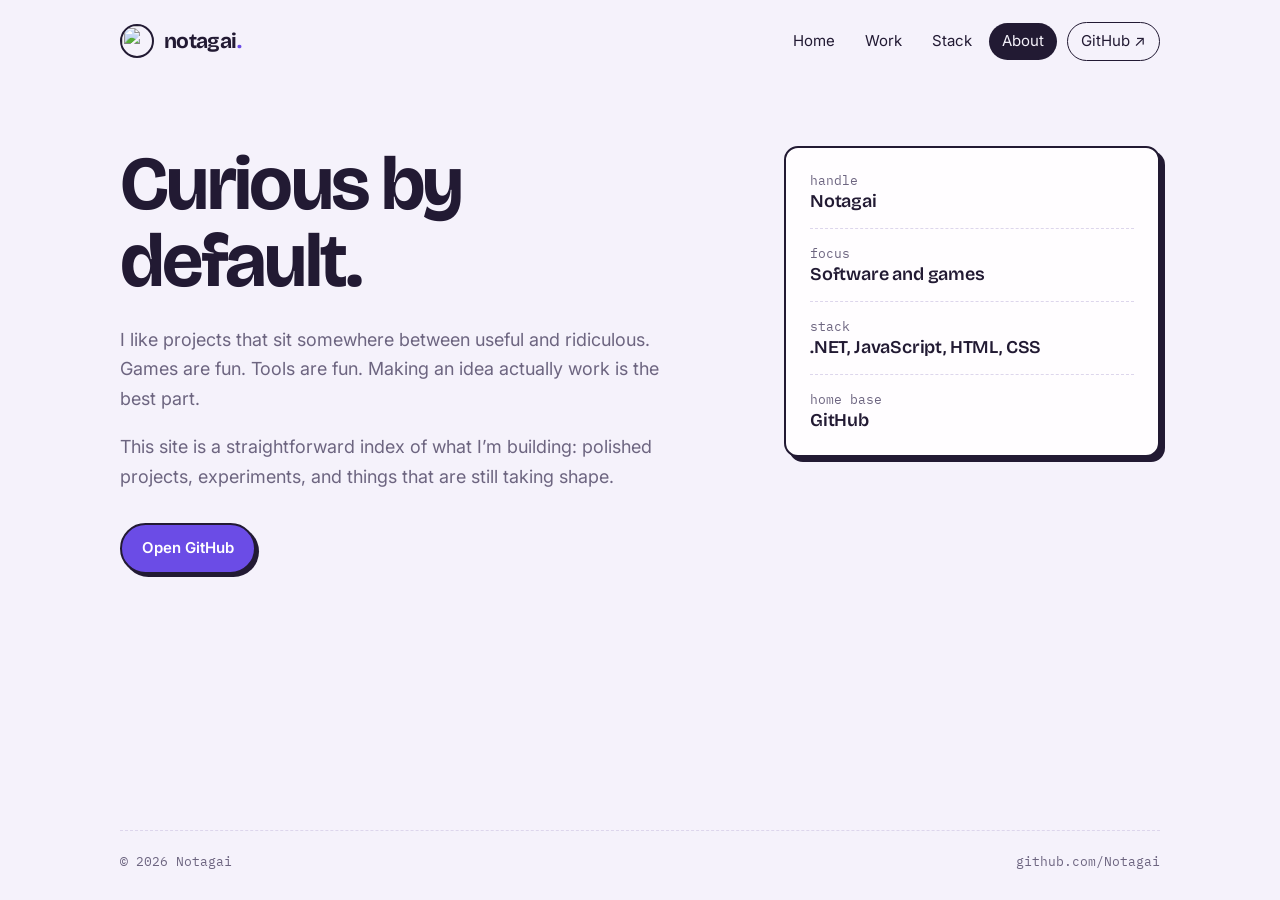
==== about.html @ c14adb9b "Initialize website" ====
<!doctype html>
<html lang="en">
<head>
<meta charset="utf-8">
<meta name="viewport" content="width=device-width,initial-scale=1">
<title>About · Notagai</title>
<meta name="description" content="About Notagai, a student developer who likes useful and ridiculous projects.">
<meta name="theme-color" content="#f5f2fb">
<meta property="og:title" content="About · Notagai">
<meta property="og:description" content="About Notagai, a student developer who likes useful and ridiculous projects.">
<script>document.documentElement.classList.add("nav-js")</script>
<link rel="icon" href="favicon.svg" type="image/svg+xml">
<link rel="preconnect" href="https://fonts.googleapis.com"><link rel="preconnect" href="https://fonts.gstatic.com" crossorigin><link href="https://fonts.googleapis.com/css2?family=Bricolage+Grotesque:opsz,wght@12..96,500;12..96,700&family=IBM+Plex+Mono&family=Inter:wght@400;600&display=swap" rel="stylesheet">
<link rel="stylesheet" href="styles.css">
<script src="scrollbar.js" defer></script>
<script src="nav.js" defer></script>
</head>
<body>
<header class="site-header">
  <div class="wrap nav">
    <a class="wordmark" href="index.html" aria-label="Notagai home">
      <img src="https://avatars.githubusercontent.com/u/89167930?v=4" alt="">
      <span>notagai<span class="dot">.</span></span>
    </a>
    <button class="nav-toggle" type="button" aria-expanded="false" aria-controls="site-nav" aria-label="Open menu"><span></span><span></span><span></span></button>
    <nav class="tabs" id="site-nav" aria-label="Main">
      <a href="index.html">Home</a>
      <a href="work.html">Work</a>
      <a href="stack.html">Stack</a>
      <a href="about.html" class="active" aria-current="page">About</a>
      <a class="github-link" href="https://github.com/Notagai">GitHub ↗</a>
    </nav>
  </div>
</header>
<main class="wrap page about">
  <section>
    <h1>Curious by default.</h1>
    <p>I like projects that sit somewhere between useful and ridiculous. Games are fun. Tools are fun. Making an idea actually work is the best part.</p>
    <p>This site is a straightforward index of what I’m building: polished projects, experiments, and things that are still taking shape.</p>
    <div class="actions"><a class="button" href="https://github.com/Notagai">Open GitHub</a></div>
  </section>
  <dl class="facts">
    <div><dt>handle</dt><dd>Notagai</dd></div>
    <div><dt>focus</dt><dd>Software and games</dd></div>
    <div><dt>stack</dt><dd>.NET, JavaScript, HTML, CSS</dd></div>
    <div><dt>home base</dt><dd>GitHub</dd></div>
  </dl>
</main>
<footer class="wrap footer">
  <span>© 2026 Notagai</span>
  <a href="https://github.com/Notagai">github.com/Notagai</a>
</footer>
</body>
</html>
---- styles.css ----
/* notagai.dev: taro milk tea palette, Bricolage Grotesque + Plex Mono */
:root{
  --bg:#f5f2fb; --card:#fffdff; --ink:#221a33; --muted:#6d6580; --line:#ddd6ec;
  --accent:#6b4ce6; --accent-soft:#e7e0fc; --pearl:#3b2a24; --shadow:#221a33;
  --max:1040px; --r:14px;
  --display:"Bricolage Grotesque",ui-sans-serif,system-ui,sans-serif;
  --body:"Inter",ui-sans-serif,-apple-system,"Segoe UI",Roboto,sans-serif;
  --mono:"IBM Plex Mono",ui-monospace,Menlo,monospace;
}
@media(prefers-color-scheme:dark){:root{
  --bg:#17121f; --card:#201a2c; --ink:#efeafa; --muted:#a79fba; --line:#352c47;
  --accent:#a18bff; --accent-soft:#2c2347; --pearl:#d9c7b8; --shadow:#000;
}}
*{box-sizing:border-box}
html{scroll-behavior:smooth}
body{margin:0;min-height:100dvh;display:flex;flex-direction:column;background:var(--bg);color:var(--ink);font:16px/1.65 var(--body);-webkit-font-smoothing:antialiased}
a{color:inherit;text-decoration:none}
:focus-visible{outline:3px solid var(--accent);outline-offset:3px;border-radius:6px}
::selection{background:var(--accent);color:#fff}
.wrap{width:min(calc(100% - 40px),var(--max));margin-inline:auto}
main{flex:1}

/* header */
.site-header{padding:22px 0}
.nav{display:flex;align-items:center;justify-content:space-between;gap:16px}
.wordmark{display:flex;align-items:center;gap:10px;font:700 21px var(--display);letter-spacing:-.03em}
.wordmark img{width:34px;height:34px;border-radius:50%;border:2px solid var(--ink)}
.wordmark .dot{color:var(--accent)}
.tabs{display:flex;align-items:center;gap:4px;font-size:15px}
.tabs a{padding:6px 13px;border-radius:99px;transition:background .15s}
.tabs a:hover{background:var(--accent-soft)}
.tabs a.active{background:var(--ink);color:var(--bg)}
.tabs .github-link{margin-left:6px;border:1.5px solid var(--ink)}
.tabs .github-link:hover{background:var(--accent);border-color:var(--accent);color:#fff}

/* type */
h1,h2,h3{font-family:var(--display);margin:0;letter-spacing:-.035em;line-height:1.02;font-weight:700}
h1{font-size:clamp(44px,8vw,88px)}
.lede{font-size:clamp(18px,2.2vw,22px);color:var(--muted);max-width:30em;margin:18px 0 0}
.squiggle{position:relative;white-space:nowrap}
.squiggle svg{position:absolute;left:0;bottom:-.16em;width:100%;height:.28em;overflow:visible}
.squiggle path{fill:none;stroke:var(--accent);stroke-width:5;stroke-linecap:round}
.note{font:13px/1.5 var(--mono);color:var(--muted)}

/* buttons */
.button{display:inline-block;padding:11px 20px;border:2px solid var(--ink);border-radius:99px;background:var(--accent);color:#fff;font-weight:600;font-size:15px;box-shadow:3px 3px 0 var(--shadow);transition:transform .12s,box-shadow .12s}
.button:hover{transform:translate(2px,2px);box-shadow:1px 1px 0 var(--shadow)}
.text-link{font-weight:600;border-bottom:2px solid var(--accent);padding-bottom:1px}
.text-link:hover{color:var(--accent)}
.actions{display:flex;align-items:center;gap:24px;flex-wrap:wrap;margin-top:32px}

/* home */
.hero{display:grid;grid-template-columns:1.4fr .6fr;gap:clamp(32px,7vw,96px);align-items:center;padding:clamp(40px,9vh,96px) 0 clamp(32px,6vh,64px)}
.sticker{justify-self:center;text-align:center;transform:rotate(3deg)}
.sticker .photo{width:min(220px,50vw);aspect-ratio:1;border-radius:50%;overflow:hidden;border:3px solid var(--ink);box-shadow:7px 7px 0 var(--shadow);background:var(--accent-soft)}
.sticker img{width:100%;height:100%;object-fit:cover;display:block}
.sticker .tag{display:inline-block;margin-top:20px;padding:4px 12px;background:var(--accent-soft);border:1.5px solid var(--ink);border-radius:99px;font:13px var(--mono);transform:rotate(-4deg)}
.recent{padding:8px 0 56px}
.recent h2{font-size:22px;margin-bottom:16px}
.recent ul{list-style:none;margin:0;padding:0}
.recent li a{display:flex;justify-content:space-between;gap:16px;padding:14px 0;border-top:1.5px dashed var(--line)}
.recent li:last-child a{border-bottom:1.5px dashed var(--line)}
.recent li strong{font-family:var(--display);font-size:20px;letter-spacing:-.02em}
.recent li span{color:var(--muted);font:13px var(--mono);align-self:center}
.recent li a:hover strong{color:var(--accent)}

/* work */
.page{padding:clamp(32px,7vh,72px) 0 72px}
.page h1{font-size:clamp(44px,7vw,76px)}
.grid{display:grid;gap:22px;margin-top:40px}
.project{display:flex;flex-direction:column;gap:12px;padding:26px 28px;background:var(--card);border:2px solid var(--ink);border-radius:var(--r);box-shadow:5px 5px 0 var(--shadow);transition:transform .15s,box-shadow .15s}
.project:hover{transform:translate(-2px,-2px);box-shadow:8px 8px 0 var(--accent)}
.project:nth-child(even){transform:rotate(.25deg)}
.project:nth-child(even):hover{transform:translate(-2px,-2px) rotate(0)}
.project-head{display:flex;align-items:baseline;justify-content:space-between;gap:12px}
.project h2{font-size:clamp(26px,3.4vw,34px)}
.project .go{font:600 14px var(--mono);color:var(--accent);white-space:nowrap}
.project p{margin:0;color:var(--muted);max-width:60ch}
.chips{display:flex;flex-wrap:wrap;gap:8px;margin-top:4px}
.chip{padding:2px 11px;font:12.5px var(--mono);background:var(--accent-soft);border-radius:99px}
.chip.status{background:transparent;border:1.5px dashed var(--muted);color:var(--muted)}

/* about */
.about{display:grid;grid-template-columns:1.2fr .8fr;gap:clamp(36px,8vw,100px);align-items:start}
.about p{font-size:18px;color:var(--muted);max-width:34em}
.about h1{margin-bottom:24px}
.facts{margin:0;padding:8px 24px;background:var(--card);border:2px solid var(--ink);border-radius:var(--r);box-shadow:5px 5px 0 var(--shadow)}
.facts div{padding:16px 0;border-bottom:1.5px dashed var(--line)}
.facts div:last-child{border:0}
.facts dt{font:12.5px var(--mono);color:var(--muted)}
.facts dd{margin:2px 0 0;font:600 18px var(--display);letter-spacing:-.01em}

/* footer */
.footer{display:flex;justify-content:space-between;gap:12px;padding:22px 0 30px;border-top:1.5px dashed var(--line);font:13px var(--mono);color:var(--muted)}
.footer a:hover{color:var(--accent)}

@media(max-width:760px){
  .hero,.about{grid-template-columns:1fr}
  .sticker{order:-1;justify-self:start}
  .sticker .photo{width:132px;box-shadow:5px 5px 0 var(--shadow)}
  .project{padding:20px}
  .project-head{flex-direction:column;gap:4px}
}
@media(prefers-reduced-motion:reduce){*{transition:none!important}html{scroll-behavior:auto}}

/* stack */
.stack-grid{display:grid;grid-template-columns:repeat(2,1fr);gap:22px;margin-top:40px}
.stack-group{padding:24px 26px;background:var(--card);border:2px solid var(--ink);border-radius:var(--r);box-shadow:5px 5px 0 var(--shadow)}
.stack-group h2{font-size:26px}
.stack-group>p{margin:6px 0 14px;color:var(--muted);font-size:15px}
.stack-group ul{list-style:none;margin:0;padding:0}
.stack-group li{display:flex;justify-content:space-between;gap:16px;padding:11px 0;border-top:1.5px dashed var(--line)}
.stack-group li strong{font:600 17px var(--display);letter-spacing:-.01em}
.stack-group li span{font:12.5px var(--mono);color:var(--muted);text-align:right;align-self:center}
@media(max-width:760px){.stack-grid{grid-template-columns:1fr}}

/* overlay scrollbar (drawn by scrollbar.js; native one is hidden so the page never shifts) */
.custom-scroll{scrollbar-width:none}
.custom-scroll::-webkit-scrollbar{display:none}
.scrollbar{position:fixed;top:0;right:0;bottom:0;width:16px;z-index:50;opacity:0;transition:opacity .25s}
.scrollbar[hidden]{display:none}
.scrollbar.on,.scrollbar:hover{opacity:1}
.scrollbar-thumb{position:absolute;top:0;right:3px;width:7px;border-radius:99px;background:var(--ink);opacity:.45;transition:width .12s,opacity .12s,background .12s}
.scrollbar:hover .scrollbar-thumb{width:10px;opacity:.7}
.scrollbar.dragging .scrollbar-thumb{width:10px;opacity:1;background:var(--accent)}

/* mobile menu (hamburger). Without JS the links just wrap under the logo. */
.nav-toggle{display:none;width:44px;height:44px;padding:0;border:2px solid var(--ink);border-radius:50%;background:var(--card);color:var(--ink);cursor:pointer;flex-direction:column;align-items:center;justify-content:center;gap:5px}
.nav-toggle span{display:block;width:18px;height:2px;border-radius:2px;background:currentColor;transition:transform .2s,opacity .2s}
.nav-toggle[aria-expanded="true"]{background:var(--accent);border-color:var(--ink);color:#fff}
.nav-toggle[aria-expanded="true"] span:nth-child(1){transform:translateY(7px) rotate(45deg)}
.nav-toggle[aria-expanded="true"] span:nth-child(2){opacity:0}
.nav-toggle[aria-expanded="true"] span:nth-child(3){transform:translateY(-7px) rotate(-45deg)}
@media(max-width:760px){
  .nav{flex-wrap:wrap;position:relative}
  .tabs{flex-wrap:wrap}
  .nav-js .nav-toggle{display:flex}
  .nav-js .tabs{display:none;position:absolute;z-index:40;top:calc(100% + 12px);left:0;right:0;flex-direction:column;align-items:stretch;gap:4px;padding:10px;background:var(--card);border:2px solid var(--ink);border-radius:var(--r);box-shadow:5px 5px 0 var(--shadow);font-size:17px}
  .nav-js .tabs.open{display:flex}
  .nav-js .tabs a{padding:12px 14px;border-radius:10px}
  .nav-js .tabs .github-link{margin:4px 0 0;text-align:center}
}
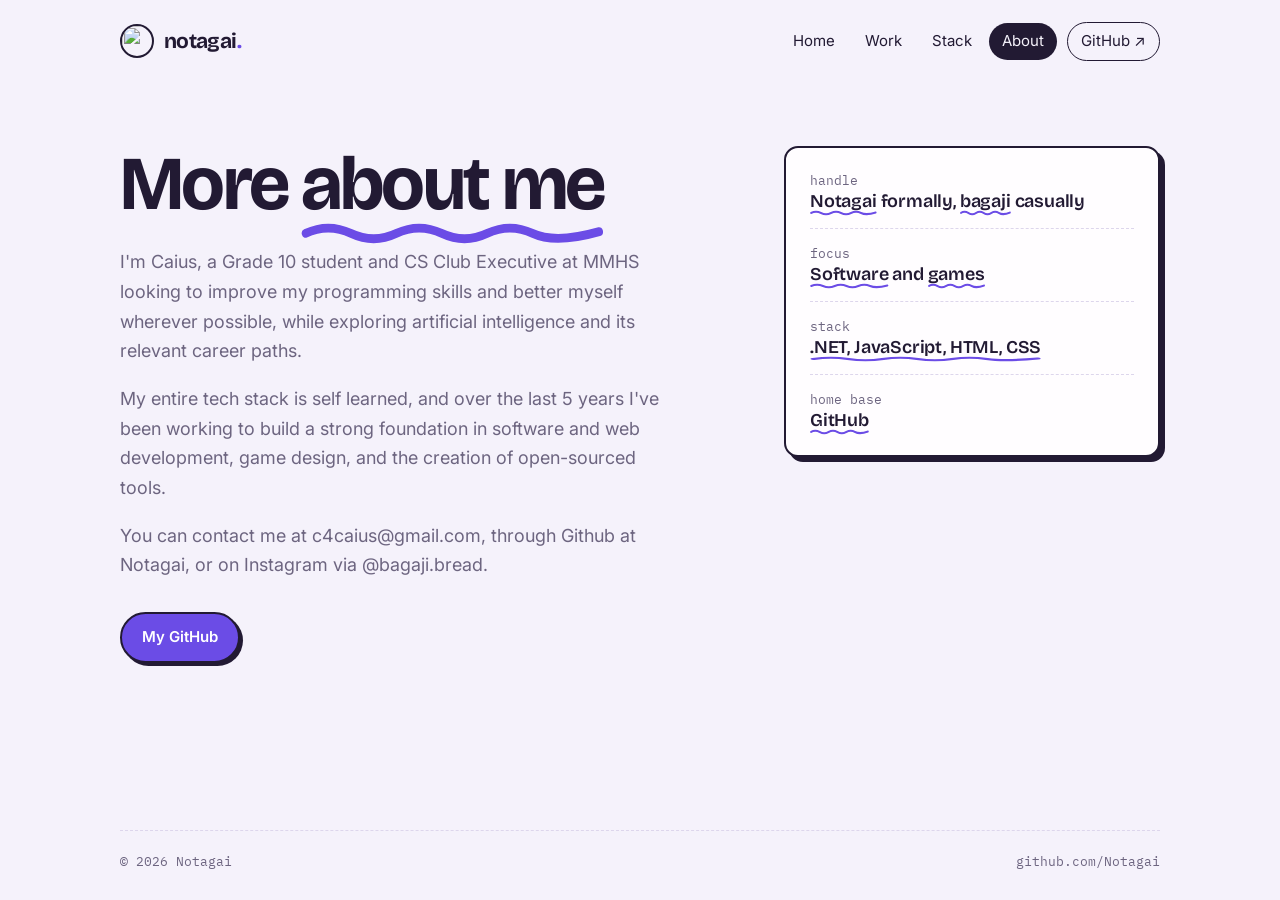
==== commit 4768e78d: "Improve general clarity; fix details" ====
--- a/about.html
+++ b/about.html
@@ -34,16 +34,17 @@
 </header>
 <main class="wrap page about">
   <section>
-    <h1>Curious by default.</h1>
-    <p>I like projects that sit somewhere between useful and ridiculous. Games are fun. Tools are fun. Making an idea actually work is the best part.</p>
-    <p>This site is a straightforward index of what I’m building: polished projects, experiments, and things that are still taking shape.</p>
-    <div class="actions"><a class="button" href="https://github.com/Notagai">Open GitHub</a></div>
+    <h1>More <span class="squiggle">about me<svg viewBox="0 0 200 12" preserveAspectRatio="none" aria-hidden="true"><path d="M3 7 Q 18 1 33 7 T 63 7 T 93 7 T 123 7 T 153 7 T 197 6"/></svg></span></h1>
+    <p>I'm Caius, a Grade 10 student and CS Club Executive at MMHS looking to improve my programming skills and better myself wherever possible, while exploring artificial intelligence and its relevant career paths.</p>
+    <p>My entire tech stack is self learned, and over the last 5 years I've been working to build a strong foundation in software and web development, game design, and the creation of open-sourced tools.</p>
+    <p>You can contact me at c4caius@gmail.com, through Github at Notagai, or on Instagram via @bagaji.bread.</p>
+    <div class="actions"><a class="button" href="https://github.com/Notagai">My GitHub</a></div>
   </section>
   <dl class="facts">
-    <div><dt>handle</dt><dd>Notagai</dd></div>
-    <div><dt>focus</dt><dd>Software and games</dd></div>
-    <div><dt>stack</dt><dd>.NET, JavaScript, HTML, CSS</dd></div>
-    <div><dt>home base</dt><dd>GitHub</dd></div>
+    <div><dt>handle</dt><dd><span class="squiggle">Notagai<svg viewBox="0 0 200 12" preserveAspectRatio="none" aria-hidden="true"><path d="M3 7 Q 18 1 33 7 T 63 7 T 93 7 T 123 7 T 153 7 T 197 6"/></svg></span> formally, <span class="squiggle">bagaji<svg viewBox="0 0 200 12" preserveAspectRatio="none" aria-hidden="true"><path d="M3 7 Q 18 1 33 7 T 63 7 T 93 7 T 123 7 T 153 7 T 197 6"/></svg></span> casually</dd></div>
+    <div><dt>focus</dt><dd><span class="squiggle">Software<svg viewBox="0 0 200 12" preserveAspectRatio="none" aria-hidden="true"><path d="M3 7 Q 18 1 33 7 T 63 7 T 93 7 T 123 7 T 153 7 T 197 6"/></svg></span> and <span class="squiggle">games<svg viewBox="0 0 200 12" preserveAspectRatio="none" aria-hidden="true"><path d="M3 7 Q 18 1 33 7 T 63 7 T 93 7 T 123 7 T 153 7 T 197 6"/></svg></span></dd></div>
+    <div><dt>stack</dt><dd><span class="squiggle">.NET, JavaScript, HTML, CSS<svg viewBox="0 0 200 12" preserveAspectRatio="none" aria-hidden="true"><path d="M3 7 Q 18 1 33 7 T 63 7 T 93 7 T 123 7 T 153 7 T 197 6"/></svg></span></dd></div>
+    <div><dt>home base</dt><dd><span class="squiggle">GitHub<svg viewBox="0 0 200 12" preserveAspectRatio="none" aria-hidden="true"><path d="M3 7 Q 18 1 33 7 T 63 7 T 93 7 T 123 7 T 153 7 T 197 6"/></svg></span></dd></div>
   </dl>
 </main>
 <footer class="wrap footer">
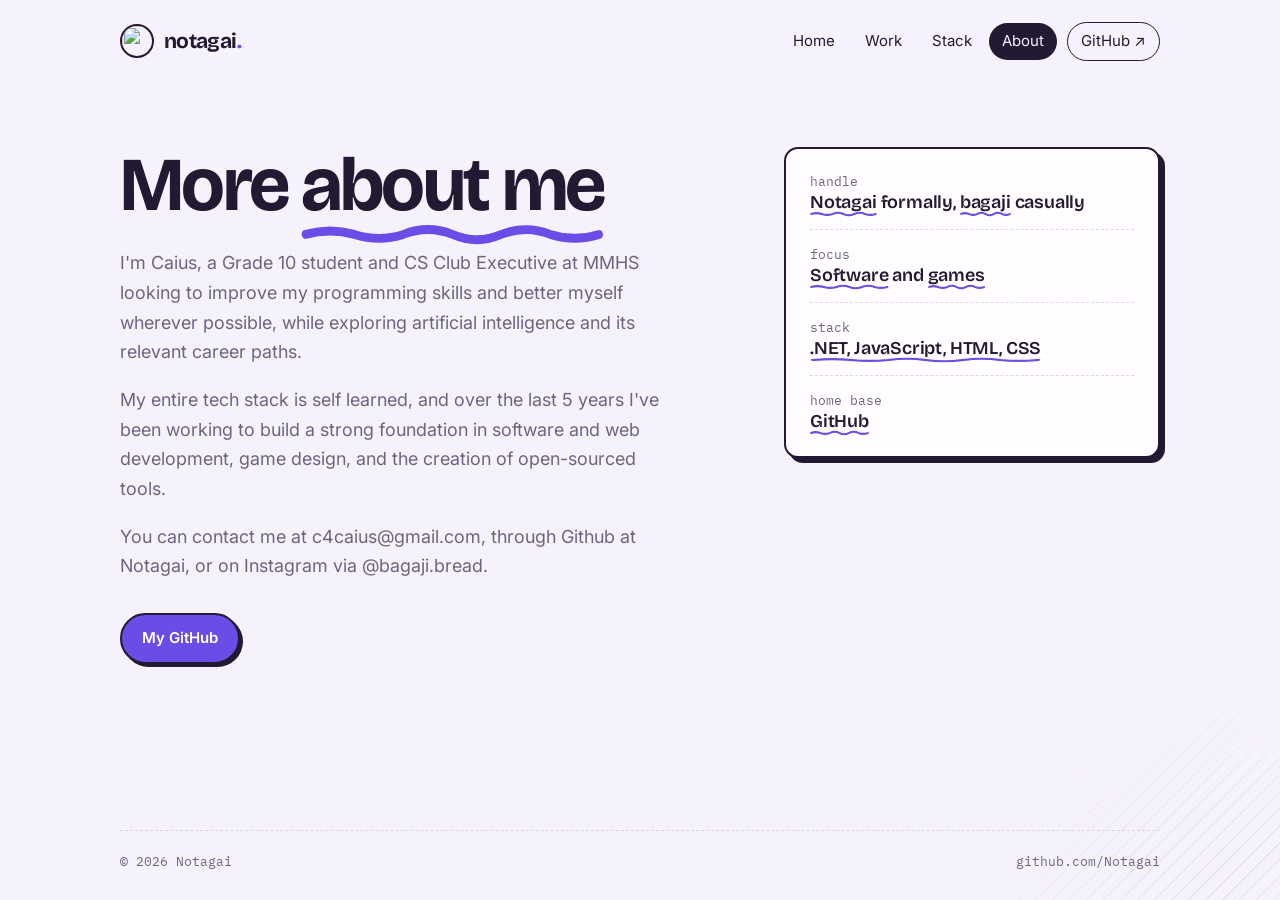
==== commit c20c674a: "Animations, intro page, made squiggle the main feature" ====
--- a/about.html
+++ b/about.html
@@ -14,17 +14,18 @@
 <link rel="stylesheet" href="styles.css">
 <script src="scrollbar.js" defer></script>
 <script src="nav.js" defer></script>
+<script src="squiggle.js" defer></script>
 </head>
 <body>
 <header class="site-header">
   <div class="wrap nav">
-    <a class="wordmark" href="index.html" aria-label="Notagai home">
+    <a class="wordmark" href="home.html" aria-label="Notagai home">
       <img src="https://avatars.githubusercontent.com/u/89167930?v=4" alt="">
       <span>notagai<span class="dot">.</span></span>
     </a>
     <button class="nav-toggle" type="button" aria-expanded="false" aria-controls="site-nav" aria-label="Open menu"><span></span><span></span><span></span></button>
     <nav class="tabs" id="site-nav" aria-label="Main">
-      <a href="index.html">Home</a>
+      <a href="home.html">Home</a>
       <a href="work.html">Work</a>
       <a href="stack.html">Stack</a>
       <a href="about.html" class="active" aria-current="page">About</a>
--- a/styles.css
+++ b/styles.css
@@ -1,7 +1,7 @@
 /* notagai.dev: taro milk tea palette, Bricolage Grotesque + Plex Mono */
 :root{
   --bg:#f5f2fb; --card:#fffdff; --ink:#221a33; --muted:#6d6580; --line:#ddd6ec;
-  --accent:#6b4ce6; --accent-soft:#e7e0fc; --pearl:#3b2a24; --shadow:#221a33;
+  --accent:#6b4ce6; --accent-soft:#e7e0fc; --pearl:#3b2a24; --shadow:#221a33; --glow:rgba(107,76,230,.45); --glass:rgba(245,242,251,.55);
   --max:1040px; --r:14px;
   --display:"Bricolage Grotesque",ui-sans-serif,system-ui,sans-serif;
   --body:"Inter",ui-sans-serif,-apple-system,"Segoe UI",Roboto,sans-serif;
@@ -9,10 +9,10 @@
 }
 @media(prefers-color-scheme:dark){:root{
   --bg:#17121f; --card:#201a2c; --ink:#efeafa; --muted:#a79fba; --line:#352c47;
-  --accent:#a18bff; --accent-soft:#2c2347; --pearl:#d9c7b8; --shadow:#000;
+  --accent:#a18bff; --accent-soft:#2c2347; --pearl:#d9c7b8; --shadow:#000; --glow:rgba(161,139,255,.5); --glass:rgba(23,18,31,.55);
 }}
 *{box-sizing:border-box}
-html{scroll-behavior:smooth}
+html{scroll-behavior:smooth;scroll-padding-top:96px}
 body{margin:0;min-height:100dvh;display:flex;flex-direction:column;background:var(--bg);color:var(--ink);font:16px/1.65 var(--body);-webkit-font-smoothing:antialiased}
 a{color:inherit;text-decoration:none}
 :focus-visible{outline:3px solid var(--accent);outline-offset:3px;border-radius:6px}
@@ -21,14 +21,15 @@
 main{flex:1}
 
 /* header */
-.site-header{padding:22px 0}
+.site-header{position:sticky;top:0;z-index:40;padding:22px 0;background:var(--glass);-webkit-backdrop-filter:blur(14px) saturate(180%);backdrop-filter:blur(14px) saturate(180%);border-bottom:1px solid transparent;transition:background .3s ease,border-color .3s ease,box-shadow .3s ease}
+.site-header.scrolled{border-bottom-color:var(--line);box-shadow:0 6px 22px rgba(34,26,51,.10)}
 .nav{display:flex;align-items:center;justify-content:space-between;gap:16px}
 .wordmark{display:flex;align-items:center;gap:10px;font:700 21px var(--display);letter-spacing:-.03em}
 .wordmark img{width:34px;height:34px;border-radius:50%;border:2px solid var(--ink)}
 .wordmark .dot{color:var(--accent)}
 .tabs{display:flex;align-items:center;gap:4px;font-size:15px}
 .tabs a{padding:6px 13px;border-radius:99px;transition:background .15s}
-.tabs a:hover{background:var(--accent-soft)}
+.tabs a:hover{background:transparent;box-shadow:0 0 20px var(--glow),0 0 0 1px var(--accent-soft);text-shadow:0 0 12px var(--glow)}
 .tabs a.active{background:var(--ink);color:var(--bg)}
 .tabs .github-link{margin-left:6px;border:1.5px solid var(--ink)}
 .tabs .github-link:hover{background:var(--accent);border-color:var(--accent);color:#fff}
@@ -40,6 +41,9 @@
 .squiggle{position:relative;white-space:nowrap}
 .squiggle svg{position:absolute;left:0;bottom:-.16em;width:100%;height:.28em;overflow:visible}
 .squiggle path{fill:none;stroke:var(--accent);stroke-width:5;stroke-linecap:round}
+/* draw-in: only applied once JS tags the squiggle, so no-JS keeps it visible */
+.squiggle.sq-js svg path{stroke-dasharray:100;stroke-dashoffset:100;transition:stroke-dashoffset .9s cubic-bezier(.2,.7,.2,1)}
+.squiggle.sq-js.in svg path{stroke-dashoffset:0}
 .note{font:13px/1.5 var(--mono);color:var(--muted)}
 
 /* buttons */
@@ -55,14 +59,19 @@
 .sticker .photo{width:min(220px,50vw);aspect-ratio:1;border-radius:50%;overflow:hidden;border:3px solid var(--ink);box-shadow:7px 7px 0 var(--shadow);background:var(--accent-soft)}
 .sticker img{width:100%;height:100%;object-fit:cover;display:block}
 .sticker .tag{display:inline-block;margin-top:20px;padding:4px 12px;background:var(--accent-soft);border:1.5px solid var(--ink);border-radius:99px;font:13px var(--mono);transform:rotate(-4deg)}
-.recent{padding:8px 0 56px}
+.recent{position:relative;isolation:isolate;padding:28px 0 56px}
+/* soft accent colour that fades out at the left/right edges of the section */
+.recent li a::after{content:"";position:absolute;inset:-6px -16px;z-index:-1;border-radius:14px;background:radial-gradient(120% 240% at 0% 50%,var(--accent-soft),transparent 60%),radial-gradient(120% 240% at 100% 50%,var(--accent-soft),transparent 60%);-webkit-mask-image:linear-gradient(90deg,transparent,#000 12%,#000 88%,transparent);mask-image:linear-gradient(90deg,transparent,#000 12%,#000 88%,transparent);opacity:0;transition:opacity .3s ease}
+.recent li a:hover::after,.recent li a:focus-visible::after{opacity:1}
 .recent h2{font-size:22px;margin-bottom:16px}
 .recent ul{list-style:none;margin:0;padding:0}
-.recent li a{display:flex;justify-content:space-between;gap:16px;padding:14px 0;border-top:1.5px dashed var(--line)}
+.recent li a{position:relative;display:flex;justify-content:space-between;gap:16px;padding:14px 0;border-top:1.5px dashed var(--line)}
 .recent li:last-child a{border-bottom:1.5px dashed var(--line)}
 .recent li strong{font-family:var(--display);font-size:20px;letter-spacing:-.02em}
 .recent li span{color:var(--muted);font:13px var(--mono);align-self:center}
 .recent li a:hover strong{color:var(--accent)}
+.recent li a::before{content:"";position:absolute;left:-17px;top:50%;width:7px;height:7px;margin-top:-3.5px;border-radius:50%;background:var(--accent);transform:scale(0);transition:transform .2s ease}
+.recent li a:hover::before{transform:scale(1)}
 
 /* work */
 .page{padding:clamp(32px,7vh,72px) 0 72px}
@@ -103,6 +112,12 @@
 }
 @media(prefers-reduced-motion:reduce){*{transition:none!important}html{scroll-behavior:auto}}
 
+/* stack page scrolls normally so tall content is always reachable */
+@media(min-width:761px){
+  /* previously locked the viewport here, which hid any overflowing content */
+  body.stack-page .page{padding-bottom:24px}
+}
+
 /* stack */
 .stack-grid{display:grid;grid-template-columns:repeat(2,1fr);gap:22px;margin-top:40px}
 .stack-group{padding:24px 26px;background:var(--card);border:2px solid var(--ink);border-radius:var(--r);box-shadow:5px 5px 0 var(--shadow)}
@@ -117,12 +132,14 @@
 /* overlay scrollbar (drawn by scrollbar.js; native one is hidden so the page never shifts) */
 .custom-scroll{scrollbar-width:none}
 .custom-scroll::-webkit-scrollbar{display:none}
-.scrollbar{position:fixed;top:0;right:0;bottom:0;width:16px;z-index:50;opacity:0;transition:opacity .25s}
+.scrollbar{position:fixed;top:0;right:0;bottom:0;width:18px;z-index:50;opacity:0;transition:opacity .25s}
 .scrollbar[hidden]{display:none}
 .scrollbar.on,.scrollbar:hover{opacity:1}
-.scrollbar-thumb{position:absolute;top:0;right:3px;width:7px;border-radius:99px;background:var(--ink);opacity:.45;transition:width .12s,opacity .12s,background .12s}
-.scrollbar:hover .scrollbar-thumb{width:10px;opacity:.7}
-.scrollbar.dragging .scrollbar-thumb{width:10px;opacity:1;background:var(--accent)}
+.scrollbar-thumb{position:absolute;top:0;right:2px;width:12px;cursor:pointer}
+.scrollbar-thumb svg{display:block;width:100%;height:100%}
+.scrollbar-thumb path{fill:none;stroke:var(--ink);stroke-width:2.4;stroke-linecap:round;opacity:.42;transition:stroke .15s,opacity .15s;animation:sbFlow 1.5s linear infinite}
+.scrollbar:hover .scrollbar-thumb path{opacity:.68;stroke-width:2.8}
+.scrollbar.dragging .scrollbar-thumb path{stroke:var(--accent);opacity:1}
 
 /* mobile menu (hamburger). Without JS the links just wrap under the logo. */
 .nav-toggle{display:none;width:44px;height:44px;padding:0;border:2px solid var(--ink);border-radius:50%;background:var(--card);color:var(--ink);cursor:pointer;flex-direction:column;align-items:center;justify-content:center;gap:5px}
@@ -140,3 +157,86 @@
   .nav-js .tabs a{padding:12px 14px;border-radius:10px}
   .nav-js .tabs .github-link{margin:4px 0 0;text-align:center}
 }
+
+
+/* back to top */
+.back-to-top{position:fixed;right:24px;bottom:24px;z-index:45;padding:10px 16px;border:2px solid var(--ink);border-radius:99px;background:var(--card);color:var(--ink);font:600 14px var(--body);box-shadow:4px 4px 0 var(--shadow);cursor:pointer;transition:transform .12s,box-shadow .12s,background .15s,color .15s}
+.back-to-top:hover{transform:translate(2px,2px);box-shadow:2px 2px 0 var(--shadow);background:var(--accent);color:#fff}
+.back-to-top[hidden]{display:none}
+@media(max-width:760px){.back-to-top{right:16px;bottom:16px}}
+
+/* ---------- intro / landing page ---------- */
+.sr-only{position:absolute;width:1px;height:1px;padding:0;margin:-1px;overflow:hidden;clip:rect(0 0 0 0);clip-path:inset(50%);white-space:nowrap;border:0}
+
+/* ---------- site-wide effects ---------- */
+/* faint hatching that grows out of the bottom-right corner */
+body::before{content:"";position:fixed;inset:0;z-index:-1;pointer-events:none;background:repeating-linear-gradient(135deg,var(--line) 0 1.2px,transparent 1.2px 12px);-webkit-mask-image:radial-gradient(80% 80% at 100% 100%,#000 0,rgba(0,0,0,.5) 15%,transparent 32%);mask-image:radial-gradient(80% 80% at 100% 100%,#000 0,rgba(0,0,0,.5) 15%,transparent 32%);opacity:.7}
+
+/* ---------- glow interactions ---------- */
+/* the scrollbar squiggle slides downward, one wavelength per cycle */
+@keyframes sbFlow{from{transform:translateY(-40px)}to{transform:translateY(0)}}
+/* the wordmark spin is driven by nav.js so it can ease back out exponentially */
+.tabs a{transition:background .15s ease,box-shadow .25s ease,text-shadow .25s ease}
+.tabs a:hover{text-shadow:0 0 12px var(--glow)}
+.tabs a.active{text-shadow:none}
+.tabs .github-link:hover{box-shadow:0 0 16px var(--glow)}
+.text-link{transition:color .15s ease,text-shadow .25s ease}
+.text-link:hover{text-shadow:0 0 12px var(--glow)}
+.button:hover{box-shadow:1px 1px 0 var(--shadow),0 0 22px var(--glow)}
+.wordmark span{transition:text-shadow .3s ease}
+.wordmark:hover span{text-shadow:0 0 14px var(--glow)}
+.wordmark img{transition:box-shadow .3s ease}
+.wordmark:hover img{box-shadow:0 0 0 3px var(--accent-soft),0 0 18px var(--glow)}
+.sticker .photo{transition:transform .25s ease,box-shadow .3s ease}
+.sticker .photo:hover{transform:translate(-2px,-2px) scale(1.02);box-shadow:9px 9px 0 var(--shadow),0 0 26px var(--glow)}
+.footer a{transition:color .15s ease,text-shadow .25s ease}
+.footer a:hover{text-shadow:0 0 12px var(--glow)}
+.recent li strong{transition:text-shadow .25s ease}
+.recent li a:hover strong{text-shadow:0 0 14px var(--glow)}
+.project .go{transition:text-shadow .25s ease}
+.project:hover .go{text-shadow:0 0 14px var(--glow)}
+.project:hover .project-head h2{text-shadow:0 0 16px var(--glow)}
+/* a soft glow that trails the cursor (positioned by nav.js) */
+.cursor-glow{position:fixed;top:0;left:0;width:150px;height:150px;margin:-75px 0 0 -75px;border-radius:50%;pointer-events:none;z-index:-1;background:radial-gradient(circle,var(--glow),transparent 70%);opacity:0;transition:opacity .5s ease;will-change:transform}
+.cursor-glow.on{opacity:.55}
+/* click ripples drawn on a full-viewport canvas behind the content */
+.ripple-canvas{position:fixed;inset:0;width:100%;height:100%;pointer-events:none;z-index:-1}
+body.intro-page{overflow-x:hidden}
+/* the scroll track is only added by JS, so a no-JS visit stays a single screen */
+body.intro-page.intro-scroll{height:220vh}
+.intro{position:fixed;inset:0;z-index:10;display:grid;place-items:center;overflow:hidden;background:var(--bg);transition:opacity .6s ease}
+.intro.leaving{opacity:0}
+.intro-bg{position:absolute;inset:-10%;pointer-events:none}
+.intro-bg .blob{position:absolute;border-radius:50%;background:var(--accent);opacity:.16;filter:blur(70px);animation:blobFloat 14s ease-in-out infinite}
+.intro-bg .b1{width:46vmax;height:46vmax;left:-8vmax;top:-10vmax}
+.intro-bg .b2{width:38vmax;height:38vmax;right:-6vmax;bottom:-8vmax;opacity:.14;animation-delay:-5s}
+.intro-bg .b3{width:26vmax;height:26vmax;left:40%;top:48%;opacity:.1;animation-delay:-9s}
+@keyframes blobFloat{0%,100%{transform:translate3d(0,0,0) scale(1)}50%{transform:translate3d(2vmax,-3vmax,0) scale(1.08)}}
+.intro-stage{position:relative;z-index:1;display:flex;flex-direction:column;align-items:center;gap:clamp(20px,4.5vh,44px);padding:0 24px;text-align:center;transition:transform .6s cubic-bezier(.3,.7,.2,1),opacity .5s ease;will-change:transform,opacity}
+.intro.leaving .intro-stage{transform:translateY(-6vh) scale(1.04);opacity:0}
+.intro-word{margin:0;font:700 clamp(56px,14vw,150px)/1 var(--display);letter-spacing:-.045em}
+.intro-letters span{display:inline-block;opacity:0;transform:translateY(.5em) rotate(7deg);animation:introLetter .7s cubic-bezier(.2,.8,.2,1) forwards;animation-delay:calc(var(--i,0) * 70ms + 150ms)}
+.intro-letters .dot{color:var(--accent)}
+@keyframes introLetter{to{opacity:1;transform:none}}
+.intro-squiggle{display:block;width:min(600px,78vw);height:auto;overflow:visible}
+.intro-squiggle path{fill:none;stroke-width:5;stroke-linecap:round}
+.intro-squiggle .track{stroke:var(--line)}
+.intro-squiggle .draw{stroke:var(--accent)}
+.intro-sub{margin:0;font:13px/1.5 var(--mono);letter-spacing:.02em;color:var(--muted)}
+.intro-cue{display:flex;align-items:center;gap:9px;font:12.5px var(--mono);letter-spacing:.08em;text-transform:uppercase;color:var(--muted);animation:cueBob 2.4s ease-in-out infinite}
+.intro-cue .arrow{font-size:15px}
+@keyframes cueBob{0%,100%{transform:translateY(0);opacity:.7}50%{transform:translateY(5px);opacity:1}}
+.intro-skip{font:600 14px var(--body);color:var(--muted);border-bottom:2px solid transparent;padding-bottom:1px;transition:color .15s,border-color .15s}
+.intro-skip:hover{color:var(--accent);border-color:var(--accent)}
+
+/* inner pages fade in so arriving from the intro feels continuous */
+@media(prefers-reduced-motion:no-preference){
+  body:not(.intro-page)>main{animation:pageIn .55s cubic-bezier(.2,.7,.2,1) both}
+}
+@keyframes pageIn{from{opacity:0;transform:translateY(12px)}to{opacity:1;transform:none}}
+@media(prefers-reduced-motion:reduce){
+  .intro-bg .blob,.intro-letters span,.intro-cue{animation:none!important}
+  .intro-letters span{opacity:1;transform:none}
+  .scrollbar-thumb path{animation:none!important}
+  .cursor-glow{display:none!important}
+}
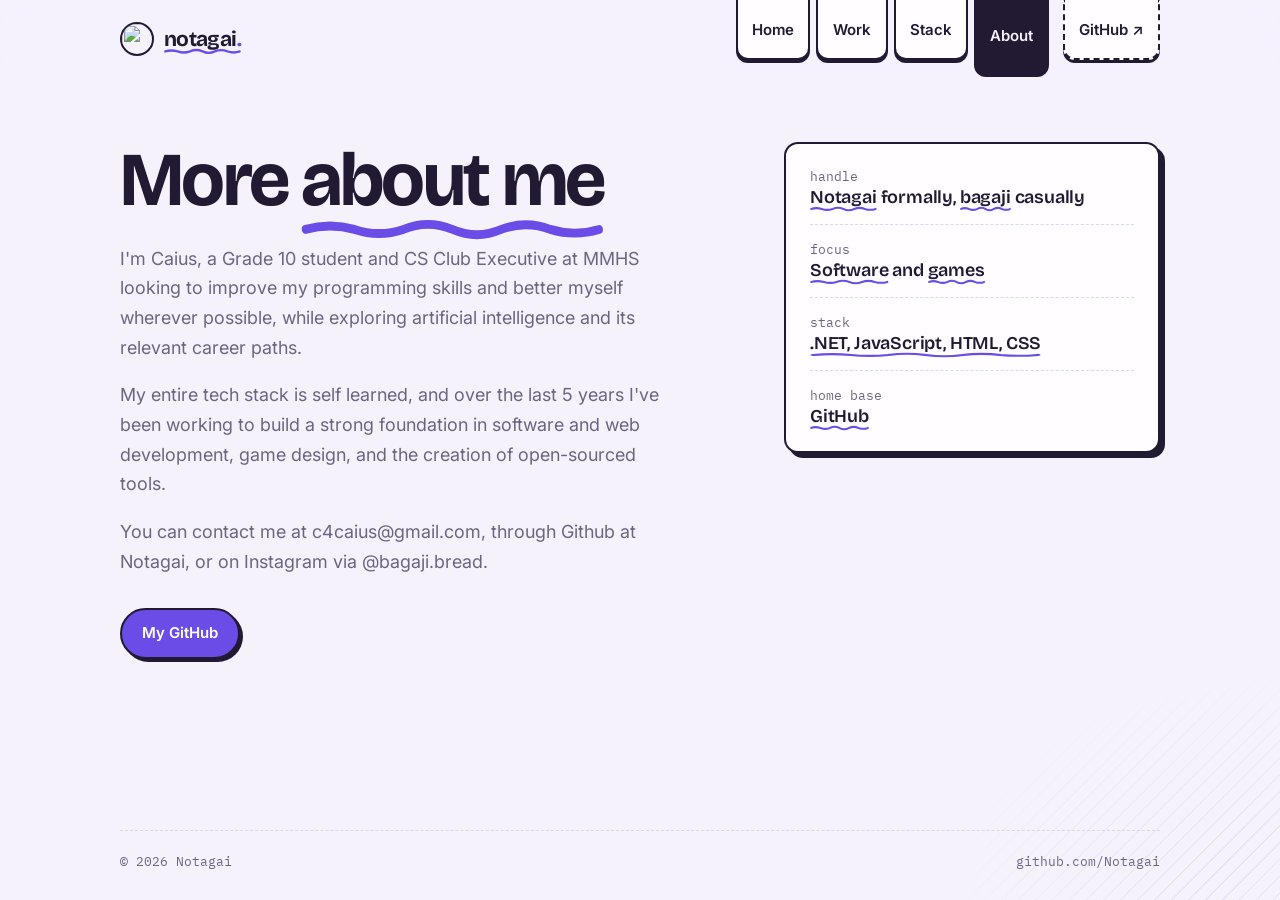
==== commit 1173aaf5: "fatass commit finally get big changes down and merge changes to main when done" ====
--- a/about.html
+++ b/about.html
@@ -21,7 +21,7 @@
   <div class="wrap nav">
     <a class="wordmark" href="home.html" aria-label="Notagai home">
       <img src="https://avatars.githubusercontent.com/u/89167930?v=4" alt="">
-      <span>notagai<span class="dot">.</span></span>
+      <span class="squiggle wm-squiggle">notagai<span class="dot">.</span><svg viewBox="0 0 200 12" preserveAspectRatio="none" aria-hidden="true"><path d="M3 7 Q 18 1 33 7 T 63 7 T 93 7 T 123 7 T 153 7 T 197 6"/></svg></span>
     </a>
     <button class="nav-toggle" type="button" aria-expanded="false" aria-controls="site-nav" aria-label="Open menu"><span></span><span></span><span></span></button>
     <nav class="tabs" id="site-nav" aria-label="Main">
@@ -29,7 +29,7 @@
       <a href="work.html">Work</a>
       <a href="stack.html">Stack</a>
       <a href="about.html" class="active" aria-current="page">About</a>
-      <a class="github-link" href="https://github.com/Notagai">GitHub ↗</a>
+      <a class="github-link" href="https://github.com/Notagai" target="_blank" rel="noopener noreferrer">GitHub ↗</a>
     </nav>
   </div>
 </header>
@@ -39,7 +39,7 @@
     <p>I'm Caius, a Grade 10 student and CS Club Executive at MMHS looking to improve my programming skills and better myself wherever possible, while exploring artificial intelligence and its relevant career paths.</p>
     <p>My entire tech stack is self learned, and over the last 5 years I've been working to build a strong foundation in software and web development, game design, and the creation of open-sourced tools.</p>
     <p>You can contact me at c4caius@gmail.com, through Github at Notagai, or on Instagram via @bagaji.bread.</p>
-    <div class="actions"><a class="button" href="https://github.com/Notagai">My GitHub</a></div>
+    <div class="actions"><a class="button" href="https://github.com/Notagai" target="_blank" rel="noopener noreferrer">My GitHub</a></div>
   </section>
   <dl class="facts">
     <div><dt>handle</dt><dd><span class="squiggle">Notagai<svg viewBox="0 0 200 12" preserveAspectRatio="none" aria-hidden="true"><path d="M3 7 Q 18 1 33 7 T 63 7 T 93 7 T 123 7 T 153 7 T 197 6"/></svg></span> formally, <span class="squiggle">bagaji<svg viewBox="0 0 200 12" preserveAspectRatio="none" aria-hidden="true"><path d="M3 7 Q 18 1 33 7 T 63 7 T 93 7 T 123 7 T 153 7 T 197 6"/></svg></span> casually</dd></div>
@@ -50,7 +50,7 @@
 </main>
 <footer class="wrap footer">
   <span>© 2026 Notagai</span>
-  <a href="https://github.com/Notagai">github.com/Notagai</a>
+  <a href="https://github.com/Notagai" target="_blank" rel="noopener noreferrer">github.com/Notagai</a>
 </footer>
 </body>
 </html>
--- a/styles.css
+++ b/styles.css
@@ -27,6 +27,10 @@
 .wordmark{display:flex;align-items:center;gap:10px;font:700 21px var(--display);letter-spacing:-.03em}
 .wordmark img{width:34px;height:34px;border-radius:50%;border:2px solid var(--ink)}
 .wordmark .dot{color:var(--accent)}
+/* the wordmark carries its own squiggle (drawn and animated by squiggle.js) */
+.wm-squiggle{display:inline-block;line-height:1.05}   /* keeps the squiggle tight under the text */
+.wm-squiggle svg{bottom:-.14em;height:.24em}
+.wm-squiggle path{stroke-width:4.5}
 .tabs{display:flex;align-items:center;gap:4px;font-size:15px}
 .tabs a{padding:6px 13px;border-radius:99px;transition:background .15s}
 .tabs a:hover{background:transparent;box-shadow:0 0 20px var(--glow),0 0 0 1px var(--accent-soft);text-shadow:0 0 12px var(--glow)}
@@ -89,6 +93,167 @@
 .chip{padding:2px 11px;font:12.5px var(--mono);background:var(--accent-soft);border-radius:99px}
 .chip.status{background:transparent;border:1.5px dashed var(--muted);color:var(--muted)}
 
+/* projects deck: a normal list on phones, a fanned hand of cards on desktop */
+.deck-wrap{margin-top:40px}
+.deck{display:grid;gap:22px}
+.deck-cue,.deck-hint{display:none}
+.deck-more{text-align:center;margin:40px 0 0;color:var(--muted);font:13px var(--mono)}
+.deck-random{display:none}
+.deck-hatch{display:none}
+
+@media(min-width:761px){
+  /* The work page becomes a single screen: the wheel turns instead of the page,
+     so nothing can scroll the deck out of view and no scrollbar gutter shows. */
+  body.deck-locked{height:100dvh;overflow:hidden}
+  body.deck-locked main.page{
+    position:relative;display:flex;flex-direction:column;flex:1;min-height:0;
+    width:100%;max-width:none;margin:0;padding:0;overflow:hidden;
+  }
+  /* The heading keeps its normal place at the top of the page... */
+  body.deck-locked .work-head{
+    position:relative;z-index:5;flex:none;pointer-events:none;
+    width:min(calc(100% - 40px),var(--max));
+    margin:clamp(32px,7vh,72px) auto 0;
+  }
+  /* the head floats over the wheel, so only its button takes the pointer */
+  body.deck-locked .deck-random{
+    display:inline-block;margin-top:18px;pointer-events:auto;
+    padding:10px 20px;border:2px solid var(--ink);border-radius:99px;
+    background:var(--card);color:var(--ink);font:600 14px var(--body);
+    box-shadow:3px 3px 0 var(--shadow);cursor:pointer;
+    transition:transform .12s,box-shadow .12s,background .15s,color .15s;
+  }
+  body.deck-locked .deck-random:hover{
+    transform:translate(2px,2px);box-shadow:1px 1px 0 var(--shadow);
+    background:var(--accent);color:#fff;
+  }
+  /* ...and the wheel takes the whole screen behind it, exactly as before, so
+     the cards get the full height instead of only the space under the head. */
+  .deck-wrap.deck-wide{
+    position:absolute;inset:0;width:auto;height:100%;
+    margin:0;padding:0;display:flex;flex-direction:column;
+    overflow:hidden;overflow:clip;isolation:isolate;
+  }
+  body.deck-locked .deck-more{
+    position:absolute;left:max(20px,calc((100% - var(--max)) / 2));
+    bottom:clamp(12px,2.6vh,26px);
+    margin:0;text-align:left;z-index:5;
+  }
+  .deck-live{
+    position:relative;display:block;counter-reset:card;height:100%;
+    flex:1;min-height:0;
+    /* The ring's centre sits beyond the right edge; this box is the window
+       that cards slide in and out of as the wheel turns. */
+    overflow:hidden;
+    overflow:clip;
+    /* Keep the cards' z-indexes inside the stage so they never climb over
+       the sticky header. */
+    isolation:isolate;
+  }
+  /* dashed outline of the slot a pulled-out card occupies */
+  .deck-slot{
+    position:absolute;left:0;top:0;z-index:1;pointer-events:none;
+    border:2px dashed var(--line);border-radius:var(--r);
+    transform:translate3d(var(--ax,0px),var(--ay,0px),0) scale(1.08);
+    opacity:0;transition:opacity .3s ease;
+  }
+  .deck-live:not(.has-active) .deck-slot{opacity:.85}
+  /* the page's corner hatching, laid over the cards as they pass it */
+  .deck-hatch{
+    display:block;position:absolute;inset:0;z-index:200;pointer-events:none;
+    background:repeating-linear-gradient(135deg,var(--line) 0 1.2px,transparent 1.2px 12px);
+    -webkit-mask-image:radial-gradient(80% 80% at 100% 100%,#000 0,rgba(0,0,0,.5) 15%,transparent 32%);
+    mask-image:radial-gradient(80% 80% at 100% 100%,#000 0,rgba(0,0,0,.5) 15%,transparent 32%);
+    opacity:.85;
+  }
+  .deck-live .deck-card{
+    counter-increment:card;
+    position:absolute;left:0;top:0;
+    width:clamp(380px,40vw,560px);height:clamp(240px,25vh,290px);margin:0;padding:18px 28px 48px;overflow:hidden;
+    z-index:var(--z,1);
+    transform-origin:50% 50%;
+    transform:translate3d(var(--bx,0px),var(--by,0px),0) rotate(var(--br,0deg)) scale(1);
+    opacity:var(--o,1);
+    transition:transform .55s cubic-bezier(.16,1,.3,1),box-shadow .4s ease,border-color .3s ease,opacity .3s ease;
+    will-change:transform;cursor:pointer;user-select:none;
+    backface-visibility:hidden;
+  }
+  .deck-live .deck-card p{font-size:14px;line-height:1.45}
+  .deck-live .deck-card::before{
+    content:counter(card,decimal-leading-zero);
+    position:absolute;bottom:15px;right:34px;
+    font:11px var(--mono);color:var(--muted);opacity:.5;
+  }
+  .deck-live .deck-card:hover:not(.is-active){
+    z-index:110;
+    /* lift and straighten toward the pointer, keeping the card under it */
+    transform:translate3d(var(--bx,0px),calc(var(--by,0px) - 10px),0) rotate(var(--bh,0deg)) scale(1.035);
+    box-shadow:9px 11px 0 var(--accent),0 26px 55px rgba(34,26,51,.18);
+    transition-duration:.28s,.35s,.3s;
+    user-select:text;
+  }
+  .deck-live .deck-card:focus-visible:not(.is-active){
+    z-index:110;
+    transform:translate3d(var(--bx,0px),calc(var(--by,0px) - 10px),0) rotate(var(--bh,0deg)) scale(1.035);
+    box-shadow:9px 11px 0 var(--accent),0 26px 55px rgba(34,26,51,.18);
+  }
+  .deck-live .deck-card.is-active{
+    z-index:100;opacity:1;
+    /* pulled clean out of the hand and squared up in the middle of the view */
+    transform:translate3d(var(--ax,0px),var(--ay,0px),0) rotate(0deg) scale(1.08);
+    border-color:var(--accent);
+    box-shadow:10px 12px 0 var(--accent),0 32px 80px rgba(34,26,51,.24);
+    transition-duration:.8s,.5s,.3s;
+    user-select:text;
+  }
+  /* While the wheel is moving, positions are updated every frame; transitions
+     on top of that would make the cards lag behind the ring. */
+  .deck-live.is-spinning .deck-card,
+  .deck-live.is-spinning .deck-card:hover:not(.is-active),
+  .deck-live.is-spinning .deck-card:focus-visible:not(.is-active){transition:none}
+  /* the card under the pointer still eases into its lifted state while the
+     wheel coasts, instead of being highlighted in one frame */
+  .deck-live.is-spinning .deck-card:hover:not(.is-active),
+  .deck-live.is-spinning .deck-card:focus-visible:not(.is-active){
+    transition:transform .3s cubic-bezier(.16,1,.3,1),box-shadow .35s ease,border-color .3s ease;
+  }
+  .deck-live .deck-cue{
+    display:block;position:absolute;left:34px;right:34px;bottom:16px;padding-top:9px;
+    border-top:1.5px dashed var(--line);
+    font:11.5px var(--mono);color:var(--accent);
+    opacity:0;transform:translateY(6px);
+    transition:opacity .3s ease .12s,transform .3s ease .12s;
+  }
+  .deck-live .deck-card.is-active .deck-cue{opacity:1;transform:none}
+  /* Brief pause after a pull-out so the pointer does not immediately grab
+     whichever card has slid underneath it while the active one flies away. */
+  .deck-live.hover-lock .deck-card:not(.is-active){pointer-events:none}
+  .deck-live .deck-card:focus-visible{outline-offset:6px}
+  /* The hint lives in the free left column, clear of the fan. */
+  .deck-live + .deck-hint{
+    position:absolute;left:max(20px,calc((100% - var(--max)) / 2));bottom:clamp(46px,7vh,80px);
+    display:flex;flex-direction:column;align-items:flex-start;gap:5px;
+    margin:0;font:12px var(--mono);color:var(--muted);text-align:left;
+    pointer-events:none;
+  }
+  .deck-live + .deck-hint span{display:inline-flex;align-items:center;gap:8px}
+  .deck-live + .deck-hint span+span::before{content:none}
+}
+
+/* cursor-following label for a hovered card */
+.deck-tip{
+  position:fixed;left:0;top:0;z-index:120;pointer-events:none;
+  display:flex;flex-direction:column;gap:1px;padding:8px 13px;border-radius:10px;
+  background:var(--ink);color:var(--bg);box-shadow:0 10px 26px rgba(34,26,51,.25);
+  opacity:0;transform:translate3d(-999px,-999px,0);transition:opacity .16s ease;
+  white-space:nowrap;
+}
+.deck-tip.on{opacity:1}
+.deck-tip b{font:600 13.5px var(--body);letter-spacing:-.01em}
+.deck-tip small{font:10.5px var(--mono);letter-spacing:.02em;opacity:.62}
+@media(max-width:760px){.deck-tip{display:none}}
+@media(prefers-reduced-motion:reduce){.deck-live .deck-card{transition:none}}
+
 /* about */
 .about{display:grid;grid-template-columns:1.2fr .8fr;gap:clamp(36px,8vw,100px);align-items:start}
 .about p{font-size:18px;color:var(--muted);max-width:34em}
@@ -118,16 +283,77 @@
   body.stack-page .page{padding-bottom:24px}
 }
 
-/* stack */
-.stack-grid{display:grid;grid-template-columns:repeat(2,1fr);gap:22px;margin-top:40px}
-.stack-group{padding:24px 26px;background:var(--card);border:2px solid var(--ink);border-radius:var(--r);box-shadow:5px 5px 0 var(--shadow)}
-.stack-group h2{font-size:26px}
-.stack-group>p{margin:6px 0 14px;color:var(--muted);font-size:15px}
-.stack-group ul{list-style:none;margin:0;padding:0}
-.stack-group li{display:flex;justify-content:space-between;gap:16px;padding:11px 0;border-top:1.5px dashed var(--line)}
-.stack-group li strong{font:600 17px var(--display);letter-spacing:-.01em}
-.stack-group li span{font:12.5px var(--mono);color:var(--muted);text-align:right;align-self:center}
-@media(max-width:760px){.stack-grid{grid-template-columns:1fr}}
+/* stack: a rail of tabs; the matching section pulls out beside them */
+.stack-shell{
+  display:grid;grid-template-columns:clamp(190px,26%,250px) minmax(0,1fr);
+  gap:22px;align-items:start;margin-top:38px;
+}
+.stack-rail{display:flex;flex-direction:column;gap:10px}
+.stack-tab{
+  position:relative;display:flex;align-items:center;gap:12px;width:100%;
+  padding:14px 16px;text-align:left;
+  background:var(--card);color:var(--ink);
+  border:2px solid var(--ink);border-radius:var(--r);
+  box-shadow:4px 4px 0 var(--shadow);cursor:pointer;
+  transition:transform .2s cubic-bezier(.2,.7,.2,1),box-shadow .2s ease,background .2s ease,color .2s ease;
+}
+.stack-tab:hover{transform:translateX(-4px);box-shadow:7px 4px 0 var(--accent)}
+.stack-tab[aria-selected="true"]{
+  background:var(--accent);color:#fff;
+  transform:translateX(-8px);
+  box-shadow:8px 5px 0 var(--shadow);
+}
+.stack-tab[aria-selected="true"]:hover{transform:translateX(-8px)}
+.stack-tab-index{
+  flex:none;display:grid;place-items:center;width:32px;height:32px;border-radius:50%;
+  border:1.5px solid currentColor;font:11.5px var(--mono);
+}
+.stack-tab-title{font:700 clamp(17px,1.9vw,20px)/1.15 var(--display);letter-spacing:-.02em}
+.stack-tab-count{margin-left:auto;font:11px var(--mono);color:var(--muted);white-space:nowrap}
+.stack-tab-count:empty{display:none}
+.stack-tab[aria-selected="true"] .stack-tab-count{color:rgba(255,255,255,.72)}
+
+.stack-panels{min-width:0}
+.stack-panel{
+  display:none;padding:24px 26px;
+  background:var(--card);border:2px solid var(--ink);border-radius:var(--r);
+  box-shadow:5px 5px 0 var(--shadow);
+}
+.stack-panel.is-active{
+  display:block;
+  animation:stackPullOut .5s cubic-bezier(.16,1,.3,1) both;
+}
+/* the section slides out from behind the rail instead of dropping down */
+@keyframes stackPullOut{
+  from{opacity:0;transform:translate3d(-30px,0,0)}
+  to{opacity:1;transform:none}
+}
+.stack-panel p{margin:0 0 14px;color:var(--muted);font-size:15px}
+.stack-panel ul{list-style:none;margin:0;padding:0}
+.stack-panel li{
+  display:flex;justify-content:space-between;gap:16px;padding:11px 0;
+  border-top:1.5px dashed var(--line);
+}
+.stack-panel li:first-child{border-top:0}
+.stack-panel li strong{font:600 17px var(--display);letter-spacing:-.01em}
+.stack-panel li span{font:12.5px var(--mono);color:var(--muted);text-align:right;align-self:center}
+
+/* without JS every section is simply laid out in place */
+html:not(.stack-js) .stack-panel{display:block;margin-bottom:16px}
+@media(prefers-reduced-motion:reduce){.stack-panel.is-active{animation:none}}
+@media(max-width:760px){
+  .stack-shell{display:block}
+  .stack-rail{flex-direction:row;flex-wrap:wrap;gap:8px;margin-bottom:14px}
+  .stack-tab{width:auto;padding:10px 14px;border-radius:99px;box-shadow:3px 3px 0 var(--shadow)}
+  .stack-tab:hover{transform:translateY(-2px);box-shadow:4px 5px 0 var(--accent)}
+  .stack-tab[aria-selected="true"],
+  .stack-tab[aria-selected="true"]:hover{transform:translateY(-2px)}
+  .stack-tab-index{width:26px;height:26px;font-size:10.5px}
+  .stack-tab-count{display:none}
+  .stack-panel{padding:18px 18px 20px}
+  .stack-panel li{flex-direction:column;gap:2px}
+  .stack-panel li span{text-align:left}
+}
 
 /* overlay scrollbar (drawn by scrollbar.js; native one is hidden so the page never shifts) */
 .custom-scroll{scrollbar-width:none}
@@ -152,17 +378,26 @@
   .nav{flex-wrap:wrap;position:relative}
   .tabs{flex-wrap:wrap}
   .nav-js .nav-toggle{display:flex}
-  .nav-js .tabs{display:none;position:absolute;z-index:40;top:calc(100% + 12px);left:0;right:0;flex-direction:column;align-items:stretch;gap:4px;padding:10px;background:var(--card);border:2px solid var(--ink);border-radius:var(--r);box-shadow:5px 5px 0 var(--shadow);font-size:17px}
-  .nav-js .tabs.open{display:flex}
+  /* the menu slides out of the header instead of snapping open */
+  .nav-js .tabs{
+    position:absolute;z-index:40;top:calc(100% + 12px);left:0;right:0;
+    flex-direction:column;align-items:stretch;gap:4px;padding:10px;
+    background:var(--card);border:2px solid var(--ink);border-radius:var(--r);
+    box-shadow:5px 5px 0 var(--shadow);font-size:17px;
+    opacity:0;visibility:hidden;transform:translateY(-10px) scale(.985);transform-origin:top center;
+    transition:opacity .2s ease,transform .24s cubic-bezier(.2,.7,.2,1),visibility .24s;
+  }
+  .nav-js .tabs.open{opacity:1;visibility:visible;transform:none}
   .nav-js .tabs a{padding:12px 14px;border-radius:10px}
   .nav-js .tabs .github-link{margin:4px 0 0;text-align:center}
 }
 
 
 /* back to top */
-.back-to-top{position:fixed;right:24px;bottom:24px;z-index:45;padding:10px 16px;border:2px solid var(--ink);border-radius:99px;background:var(--card);color:var(--ink);font:600 14px var(--body);box-shadow:4px 4px 0 var(--shadow);cursor:pointer;transition:transform .12s,box-shadow .12s,background .15s,color .15s}
-.back-to-top:hover{transform:translate(2px,2px);box-shadow:2px 2px 0 var(--shadow);background:var(--accent);color:#fff}
-.back-to-top[hidden]{display:none}
+.back-to-top{position:fixed;right:24px;bottom:24px;z-index:45;padding:10px 16px;border:2px solid var(--ink);border-radius:99px;background:var(--card);color:var(--ink);font:600 14px var(--body);box-shadow:4px 4px 0 var(--shadow);cursor:pointer;opacity:0;visibility:hidden;transform:translateY(8px);transition:opacity .25s ease,visibility .25s,transform .25s cubic-bezier(.2,.7,.2,1),box-shadow .12s,background .15s,color .15s}
+/* it rises in rather than appearing in one frame */
+.back-to-top.show{opacity:1;visibility:visible;transform:none}
+.back-to-top.show:hover{transform:translate(2px,2px);box-shadow:2px 2px 0 var(--shadow);background:var(--accent);color:#fff}
 @media(max-width:760px){.back-to-top{right:16px;bottom:16px}}
 
 /* ---------- intro / landing page ---------- */
@@ -189,9 +424,15 @@
 .wordmark:hover img{box-shadow:0 0 0 3px var(--accent-soft),0 0 18px var(--glow)}
 .sticker .photo{transition:transform .25s ease,box-shadow .3s ease}
 .sticker .photo:hover{transform:translate(-2px,-2px) scale(1.02);box-shadow:9px 9px 0 var(--shadow),0 0 26px var(--glow)}
+/* the sticker doubles as a fidget spinner (spin.js): only the picture turns,
+   the ink ring and its hard shadow stay put so the disc never looks warped */
+.sticker .photo{cursor:grab;touch-action:none;-webkit-user-select:none;user-select:none}
+.sticker .photo img{-webkit-user-drag:none;will-change:transform}
+.sticker .photo.spinning{cursor:grabbing}
+.sticker .photo.spun{transform:scale(1.04);box-shadow:9px 9px 0 var(--accent),0 0 34px var(--glow);cursor:default}
 .footer a{transition:color .15s ease,text-shadow .25s ease}
 .footer a:hover{text-shadow:0 0 12px var(--glow)}
-.recent li strong{transition:text-shadow .25s ease}
+.recent li strong{transition:text-shadow .25s ease,color .2s ease}
 .recent li a:hover strong{text-shadow:0 0 14px var(--glow)}
 .project .go{transition:text-shadow .25s ease}
 .project:hover .go{text-shadow:0 0 14px var(--glow)}
@@ -202,6 +443,9 @@
 /* click ripples drawn on a full-viewport canvas behind the content */
 .ripple-canvas{position:fixed;inset:0;width:100%;height:100%;pointer-events:none;z-index:-1}
 body.intro-page{overflow-x:hidden}
+/* the intro scrolls to draw the squiggle, but never shows a scrollbar */
+html.intro-html{scrollbar-width:none;-ms-overflow-style:none}
+html.intro-html::-webkit-scrollbar{display:none}
 /* the scroll track is only added by JS, so a no-JS visit stays a single screen */
 body.intro-page.intro-scroll{height:220vh}
 .intro{position:fixed;inset:0;z-index:10;display:grid;place-items:center;overflow:hidden;background:var(--bg);transition:opacity .6s ease}
@@ -222,21 +466,184 @@
 .intro-squiggle path{fill:none;stroke-width:5;stroke-linecap:round}
 .intro-squiggle .track{stroke:var(--line)}
 .intro-squiggle .draw{stroke:var(--accent)}
-.intro-sub{margin:0;font:13px/1.5 var(--mono);letter-spacing:.02em;color:var(--muted)}
 .intro-cue{display:flex;align-items:center;gap:9px;font:12.5px var(--mono);letter-spacing:.08em;text-transform:uppercase;color:var(--muted);animation:cueBob 2.4s ease-in-out infinite}
 .intro-cue .arrow{font-size:15px}
 @keyframes cueBob{0%,100%{transform:translateY(0);opacity:.7}50%{transform:translateY(5px);opacity:1}}
-.intro-skip{font:600 14px var(--body);color:var(--muted);border-bottom:2px solid transparent;padding-bottom:1px;transition:color .15s,border-color .15s}
-.intro-skip:hover{color:var(--accent);border-color:var(--accent)}
+
+
+/* ---------- intro: the terminal ---------- */
+.intro-word{font-size:clamp(44px,8.5vw,92px)}
+.intro-squiggle{width:min(420px,72vw)}
+.intro-term{
+  width:min(560px,88vw);overflow:hidden;text-align:left;
+  background:var(--card);border:2px solid var(--ink);border-radius:14px;
+  box-shadow:7px 7px 0 var(--shadow);
+  transition:transform .3s cubic-bezier(.2,.7,.2,1),box-shadow .3s ease;
+}
+.intro-term:hover{transform:translateY(-2px);box-shadow:9px 9px 0 var(--accent)}
+.intro-term-bar{
+  display:flex;align-items:center;gap:10px;padding:10px 14px;
+  background:var(--accent-soft);border-bottom:1.5px solid var(--line);
+}
+.intro-dots{display:flex;gap:6px}
+.intro-dots i{width:9px;height:9px;border-radius:50%;background:var(--ink);opacity:.25}
+.intro-dots i:first-child{background:var(--accent);opacity:1}
+.intro-term-title{margin-left:auto;font:10.5px var(--mono);letter-spacing:.06em;color:var(--muted)}
+.intro-term-line{
+  margin:0;padding:16px 18px 3px;
+  font:13px/1.7 var(--mono);color:var(--ink);
+  white-space:nowrap;overflow-x:auto;scrollbar-width:none;
+}
+.intro-term-line::-webkit-scrollbar{display:none}
+.intro-prompt{color:var(--accent);margin-right:9px}
+.intro-term-cmd{white-space:pre}
+.intro-caret{
+  display:inline-block;width:7px;height:15px;margin-left:5px;vertical-align:-3px;
+  background:var(--accent);animation:caretBlink 1.1s steps(1) infinite;
+}
+.intro-term-note{margin:0;padding:0 18px 15px;font:11.5px/1.6 var(--mono);color:var(--muted)}
+.intro-tick{color:var(--accent);margin-right:6px}
+/* the install note only appears once the command has finished typing */
+.intro-js .intro-term-note{opacity:0;transform:translateY(4px);transition:opacity .35s ease,transform .35s cubic-bezier(.2,.7,.2,1)}
+.intro-js .intro-term.is-done .intro-term-note{opacity:1;transform:none}
+@keyframes caretBlink{0%,49%{opacity:1}50%,100%{opacity:0}}
+
+.intro-skip{
+  font:600 13px var(--body);color:var(--muted);
+  padding:7px 16px;border:1.5px solid var(--line);border-radius:99px;
+  transition:color .18s ease,border-color .18s ease,background .18s ease,transform .18s ease;
+}
+.intro-skip:hover{color:var(--accent);border-color:var(--accent);background:var(--card);transform:translateY(-1px)}
+
+/* output the install sequence appends to the terminal */
+.intro-term-log{margin:0;padding:0 18px 14px;display:flex;flex-direction:column;gap:3px}
+.intro-term-log:empty{display:none}
+/* a command run later is the same line as the install command above it, not
+   output: same size, same ink, same accent prompt and caret */
+.intro-term-log .intro-term-line{padding:0 0 3px;overflow:visible}
+.term-line{
+  margin:0;font:11.5px/1.6 var(--mono);color:var(--muted);white-space:nowrap;
+  animation:termIn .22s ease both;
+}
+.term-line .tick{color:var(--accent);margin-right:6px}
+.term-line.term-out{opacity:.75}
+@keyframes termIn{from{opacity:0;transform:translateY(3px)}to{opacity:1;transform:none}}
+
+/* idle easter egg: bujijis falling from the roof (drawn on a canvas by bujiji.js) */
+.bujiji-canvas{position:absolute;inset:0;width:100%;height:100%;z-index:3;pointer-events:none}
+
+@media(max-width:520px){
+  .intro-term-line{font-size:12px}
+  .intro-term-title{display:none}
+}
+
+
 
 /* inner pages fade in so arriving from the intro feels continuous */
 @media(prefers-reduced-motion:no-preference){
   body:not(.intro-page)>main{animation:pageIn .55s cubic-bezier(.2,.7,.2,1) both}
+  .site-header{animation:headerIn .45s ease both}
+  .footer{animation:footerIn .5s cubic-bezier(.2,.7,.2,1) .06s both}
 }
 @keyframes pageIn{from{opacity:0;transform:translateY(12px)}to{opacity:1;transform:none}}
+@keyframes headerIn{from{opacity:0}to{opacity:1}}
+@keyframes footerIn{from{opacity:0;transform:translateY(10px)}to{opacity:1;transform:none}}
+
+/* Cross-document view transitions: the page you leave fades out while the
+   next one rises in, so navigation never hard-cuts. Browsers without them
+   ignore the at-rule and keep the entrance animation above. */
+@view-transition{navigation:auto}
+::view-transition-old(root){animation:pageOut .22s ease both}
+::view-transition-new(root){animation:pageEnter .32s cubic-bezier(.2,.7,.2,1) both}
+@keyframes pageOut{to{opacity:0;transform:translateY(-8px)}}
+@keyframes pageEnter{from{opacity:0;transform:translateY(14px)}}
 @media(prefers-reduced-motion:reduce){
-  .intro-bg .blob,.intro-letters span,.intro-cue{animation:none!important}
+  ::view-transition-old(root),::view-transition-new(root){animation:none}
+}
+/* when the browser runs a real transition, the per-element entrance above
+   would play a second time underneath it */
+@supports (view-transition-name: none){
+  .site-header,.footer,body:not(.intro-page)>main{animation:none}
+}
+@media(prefers-reduced-motion:reduce){
+  .intro-bg .blob,.intro-letters span,.intro-cue,.intro-caret{animation:none!important}
   .intro-letters span{opacity:1;transform:none}
   .scrollbar-thumb path{animation:none!important}
   .cursor-glow{display:none!important}
 }
+
+/* ---------- desktop navbar: vertical cards hanging from the top edge ----------
+   Only above the mobile breakpoint; the hamburger menu keeps its own layout.
+   The tab box is lifted by the header's 22px padding and kept short, so the
+   cards start flush with the top edge and hang down without making the
+   header any taller. */
+@media(min-width:761px){
+  .tabs{
+    align-self:flex-start;align-items:flex-start;
+    height:34px;margin-top:-22px;   /* box lifts to the header top without growing the nav */
+    gap:6px;
+  }
+  .tabs a{
+    display:flex;align-items:center;justify-content:center;
+    min-width:72px;height:60px;padding:0 14px;white-space:nowrap;
+    background:var(--card);color:var(--ink);
+    border:2px solid var(--ink);border-top:0;
+    border-radius:0 0 12px 12px;
+    box-shadow:0 3px 0 var(--shadow);
+    font:600 15px/1 var(--body);
+    /* the card grows downward from the top edge, so it never detaches from it */
+    transition:height .22s cubic-bezier(.2,.7,.2,1),background .18s ease,
+               color .18s ease,box-shadow .22s ease,border-color .18s ease;
+  }
+  /* hover drops the card a little and lights it up */
+  .tabs a:hover{
+    height:66px;background:var(--accent-soft);
+    box-shadow:0 4px 0 var(--shadow),0 0 18px var(--glow);
+  }
+  /* the current page hangs lower and stays there */
+  .tabs a.active,
+  .tabs a.active:hover{
+    height:72px;
+    background:var(--ink);color:var(--bg);
+    box-shadow:0 5px 0 var(--shadow);
+  }
+  /* cards sit flush with the viewport top, so keep the focus ring inside */
+  .tabs a:focus-visible{outline-offset:-5px;border-radius:0 0 12px 12px}
+  .tabs .github-link{margin-left:8px;border:2px dashed var(--ink);border-top:0}
+  .tabs .github-link:hover{
+    background:var(--accent);color:#fff;border-color:var(--accent);
+    box-shadow:0 4px 0 var(--shadow),0 0 18px var(--glow);
+  }
+}
+@media(min-width:761px) and (prefers-reduced-motion:reduce){
+  .tabs a{transition:background .18s ease,color .18s ease}
+}
+
+/* ---------- micro-motion: anything that changes shape or colour eases ---------- */
+.chip{
+  transition:transform .18s cubic-bezier(.2,.7,.2,1),background .18s ease,
+             color .18s ease,border-color .18s ease;
+}
+.chip:hover{transform:translateY(-2px);background:var(--accent);color:#fff;border-color:var(--accent)}
+/* inside a tilted card the lift is kept, the tilt is not */
+.deck-card .chip:hover{transform:translateY(-2px) rotate(-1.5deg)}
+
+.recent li a span{transition:color .2s ease,transform .2s ease}
+.recent li a:hover span,.recent li a:focus-visible span{color:var(--ink);transform:translateX(-2px)}
+
+.facts div{transition:border-color .25s ease}
+.facts div:hover{border-color:var(--accent)}
+.facts dd{transition:color .2s ease}
+.facts div:hover dd{color:var(--accent)}
+
+.stack-panel li{transition:background .25s ease,border-color .25s ease}
+.stack-panel li:hover{background:var(--accent-soft);border-color:var(--accent)}
+
+.sticker .tag{
+  transition:transform .25s cubic-bezier(.2,.7,.2,1),box-shadow .25s ease,
+             background .2s ease,border-color .2s ease;
+}
+.sticker .tag:hover{
+  transform:rotate(0deg) translateY(-2px);
+  box-shadow:0 4px 0 var(--accent);background:var(--card);border-color:var(--accent);
+}
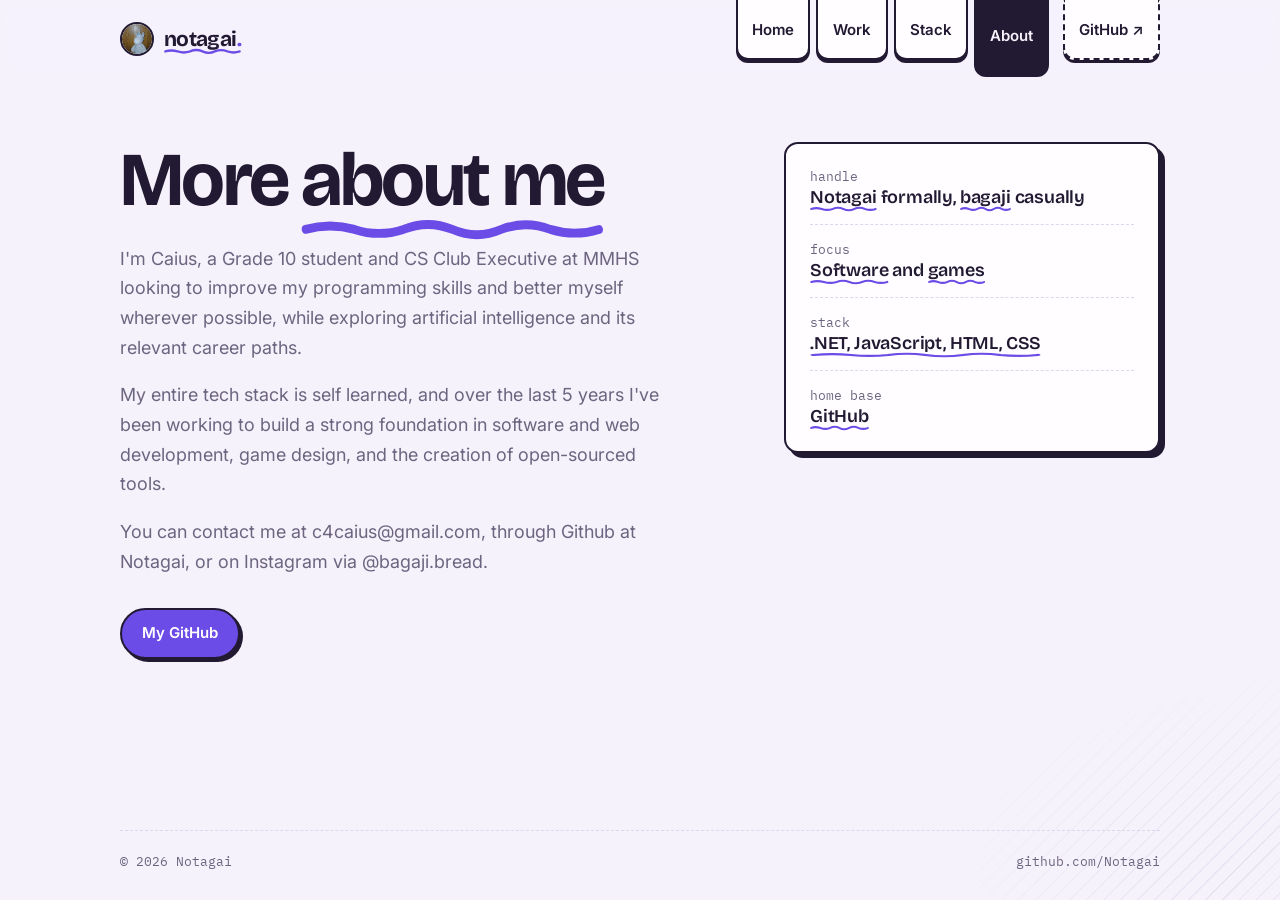
==== commit 17da4015: "Add custom 404 page and use local logo" ====
--- a/about.html
+++ b/about.html
@@ -20,7 +20,7 @@
 <header class="site-header">
   <div class="wrap nav">
     <a class="wordmark" href="home.html" aria-label="Notagai home">
-      <img src="https://avatars.githubusercontent.com/u/89167930?v=4" alt="">
+      <img src="favicon.png" alt="">
       <span class="squiggle wm-squiggle">notagai<span class="dot">.</span><svg viewBox="0 0 200 12" preserveAspectRatio="none" aria-hidden="true"><path d="M3 7 Q 18 1 33 7 T 63 7 T 93 7 T 123 7 T 153 7 T 197 6"/></svg></span>
     </a>
     <button class="nav-toggle" type="button" aria-expanded="false" aria-controls="site-nav" aria-label="Open menu"><span></span><span></span><span></span></button>
